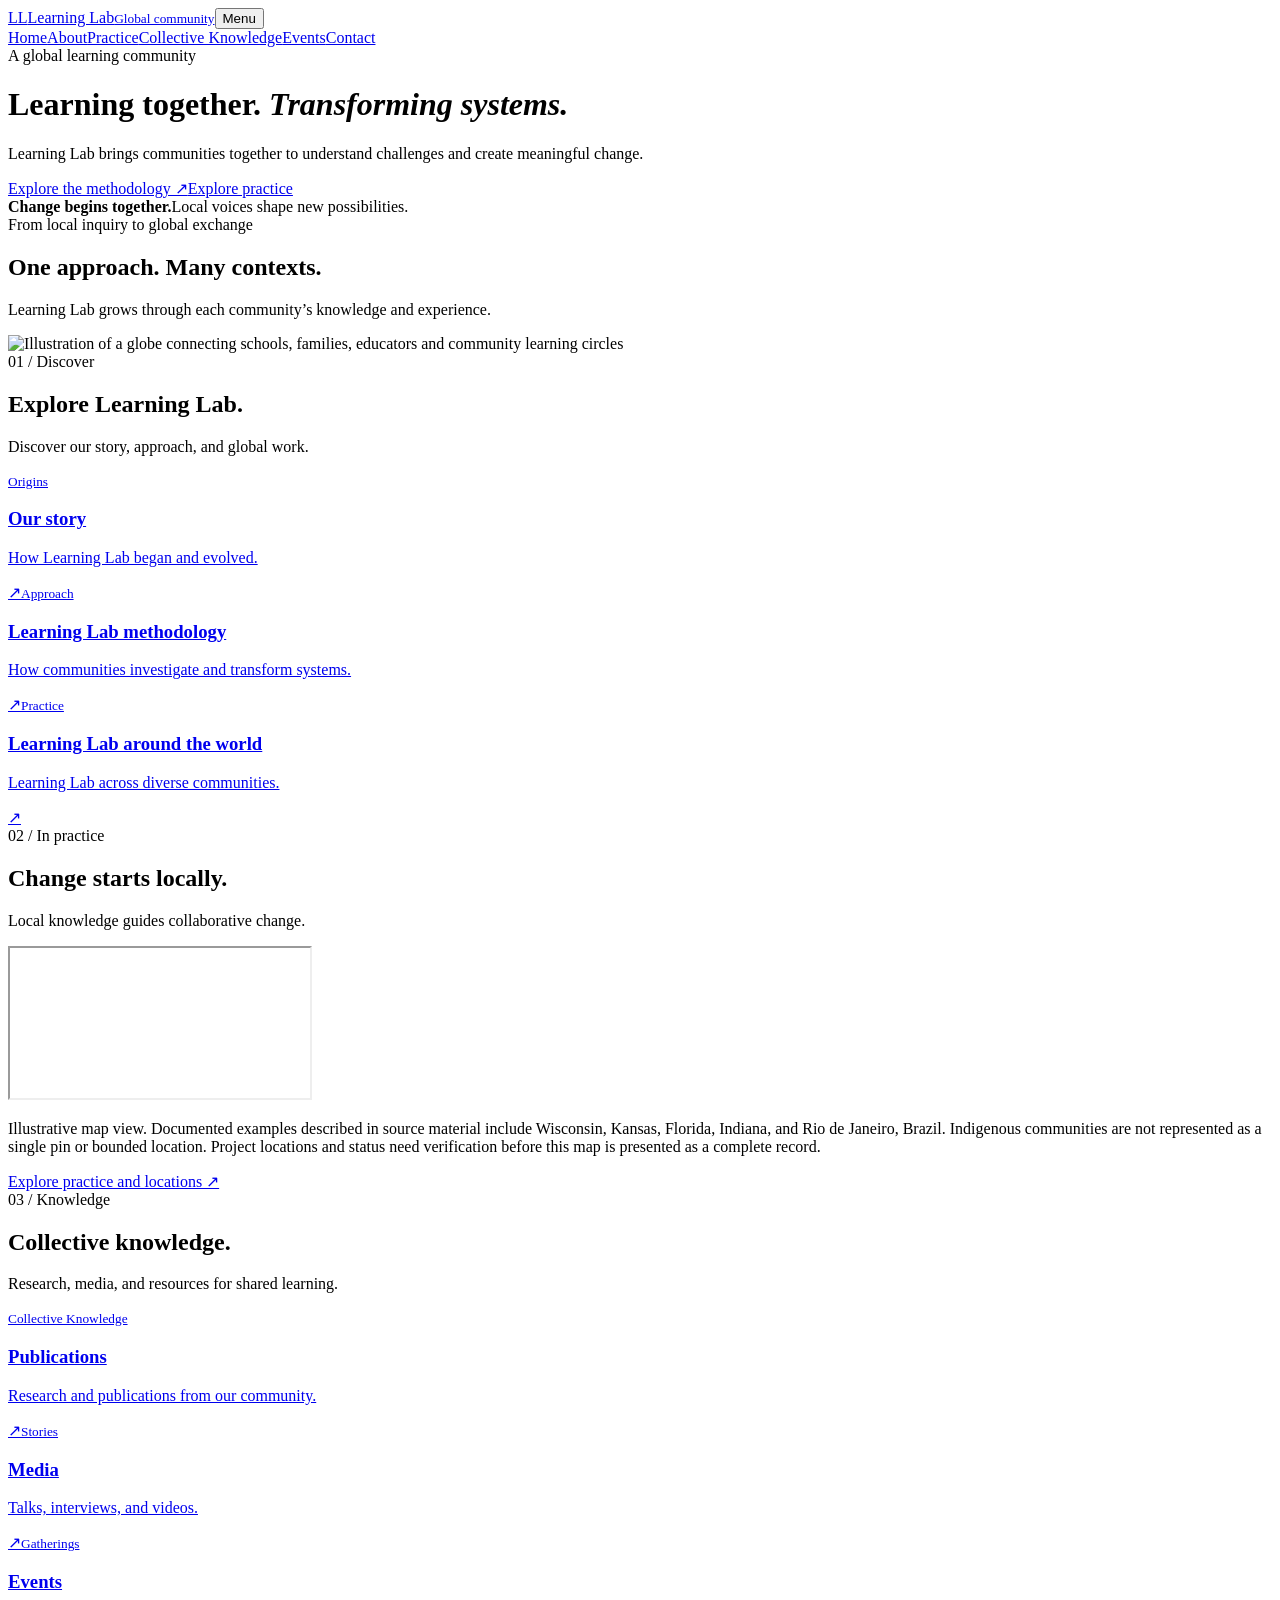
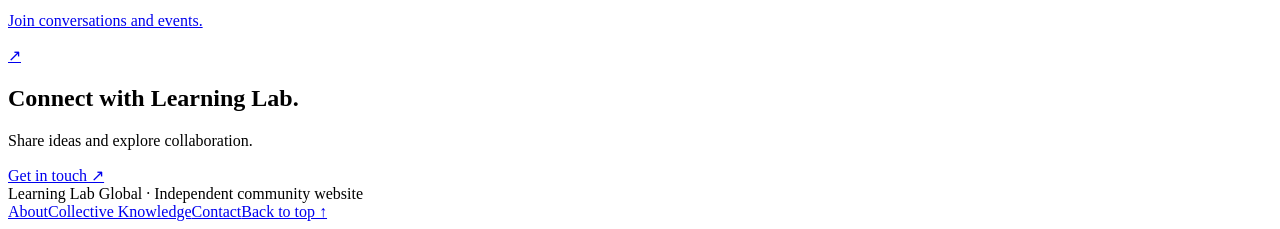
==== index.html @ 78730b58 "Add files via upload" ====
<!DOCTYPE html>

<html lang="en"><head><meta charset="utf-8"/><meta content="width=device-width, initial-scale=1" name="viewport"/><meta content="Learning Lab Global is a community exploring collaborative learning and educational systems change." name="description"/><title>Learning Lab Global</title><link href="https://fonts.googleapis.com" rel="preconnect"/><link crossorigin="" href="https://fonts.gstatic.com" rel="preconnect"/><link href="https://fonts.googleapis.com/css2?family=DM+Sans:wght@400;500;600;700;800&amp;family=Plus+Jakarta+Sans:wght@400;500;600;700;800&amp;display=swap" rel="stylesheet"/><link href="assets/style.css" rel="stylesheet"/></head><body id="top"><header><div class="wrap nav"><a class="brand" href="index.html"><span class="brandmark">LL</span><span>Learning Lab<small>Global community</small></span></a><button aria-controls="site-nav" aria-expanded="false" class="menu-button">Menu</button><nav aria-label="Main navigation" id="site-nav"><a aria-current="page" href="index.html">Home</a><a href="about.html">About</a><a href="practice.html">Practice</a><a href="products.html">Collective Knowledge</a><a href="events.html">Events</a><a href="contact.html">Contact</a></nav></div></header><main><div class="wrap hero"><div class="eyebrow">A global learning community</div><div class="hero-grid"><div><h1>Learning together. <em>Transforming systems.</em></h1><p class="lead">Learning Lab brings communities together to understand challenges and create meaningful change.</p><div class="actions"><a class="button primary" href="methodology.html">Explore the methodology ↗</a><a class="button secondary" href="practice.html">Explore practice</a></div></div><aside class="aside-note"><strong>Change begins together.</strong>Local voices shape new possibilities.</aside></div><div class="hero-panel"><div class="panel-copy"><div class="eyebrow">From local inquiry to global exchange</div><h2>One approach. Many contexts.</h2><p>Learning Lab grows through each community’s knowledge and experience.</p></div><div aria-hidden="true" class="panel-art community-art"><img alt="Illustration of a globe connecting schools, families, educators and community learning circles" loading="lazy" src="assets/learning-lab-community-illustration.jpg"/></div></div></div>
<section class="tint"><div class="wrap"><div class="section-head"><div><div class="section-no">01 / Discover</div><h2>Explore Learning Lab.</h2></div><p class="section-intro">Discover our story, approach, and global work.</p></div><div class="grid3"><a class="card" href="story.html"><small>Origins</small><h3>Our story</h3><p>How Learning Lab began and evolved.</p><span class="arrow">↗</span></a><a class="card" href="methodology.html"><small>Approach</small><h3>Learning Lab methodology</h3><p>How communities investigate and transform systems.</p><span class="arrow">↗</span></a><a class="card" href="practice.html"><small>Practice</small><h3>Learning Lab around the world</h3><p>Learning Lab across diverse communities.</p><span class="arrow">↗</span></a></div></div></section>
<section><div class="wrap"><div class="section-head"><div><div class="section-no">02 / In practice</div><h2>Change starts locally.</h2></div><p class="section-intro">Local knowledge guides collaborative change.</p></div><div class="map-shell"><iframe loading="lazy" src="https://www.openstreetmap.org/export/embed.html?bbox=-100%2C-30%2C-35%2C55&amp;layer=mapnik" title="Map showing example locations associated with Learning Lab work"></iframe><p class="map-note">Illustrative map view. Documented examples described in source material include Wisconsin, Kansas, Florida, Indiana, and Rio de Janeiro, Brazil. Indigenous communities are not represented as a single pin or bounded location. Project locations and status need verification before this map is presented as a complete record.</p></div><div class="actions"><a class="button secondary" href="practice.html">Explore practice and locations ↗</a></div></div></section>
<section class="soft"><div class="wrap"><div class="section-head"><div><div class="section-no">03 / Knowledge</div><h2>Collective knowledge.</h2></div><p class="section-intro">Research, media, and resources for shared learning.</p></div><div class="grid3"><a class="card" href="products.html"><small>Collective Knowledge</small><h3>Publications</h3><p>Research and publications from our community.</p><span class="arrow">↗</span></a><a class="card" href="media.html"><small>Stories</small><h3>Media</h3><p>Talks, interviews, and videos.</p><span class="arrow">↗</span></a><a class="card" href="events.html"><small>Gatherings</small><h3>Events</h3><p>Join conversations and events.</p><span class="arrow">↗</span></a></div></div></section>
<section><div class="wrap contact-box"><div><h2>Connect with Learning Lab.</h2><p>Share ideas and explore collaboration.</p></div><a class="button" href="contact.html">Get in touch ↗</a></div></section></main><footer><div class="wrap footer-inner"><span>Learning Lab Global · Independent community website</span><div class="footer-links"><a href="about.html">About</a><a href="products.html">Collective Knowledge</a><a href="contact.html">Contact</a><a href="#top">Back to top ↑</a></div></div></footer><script src="assets/site.js"></script></body></html>
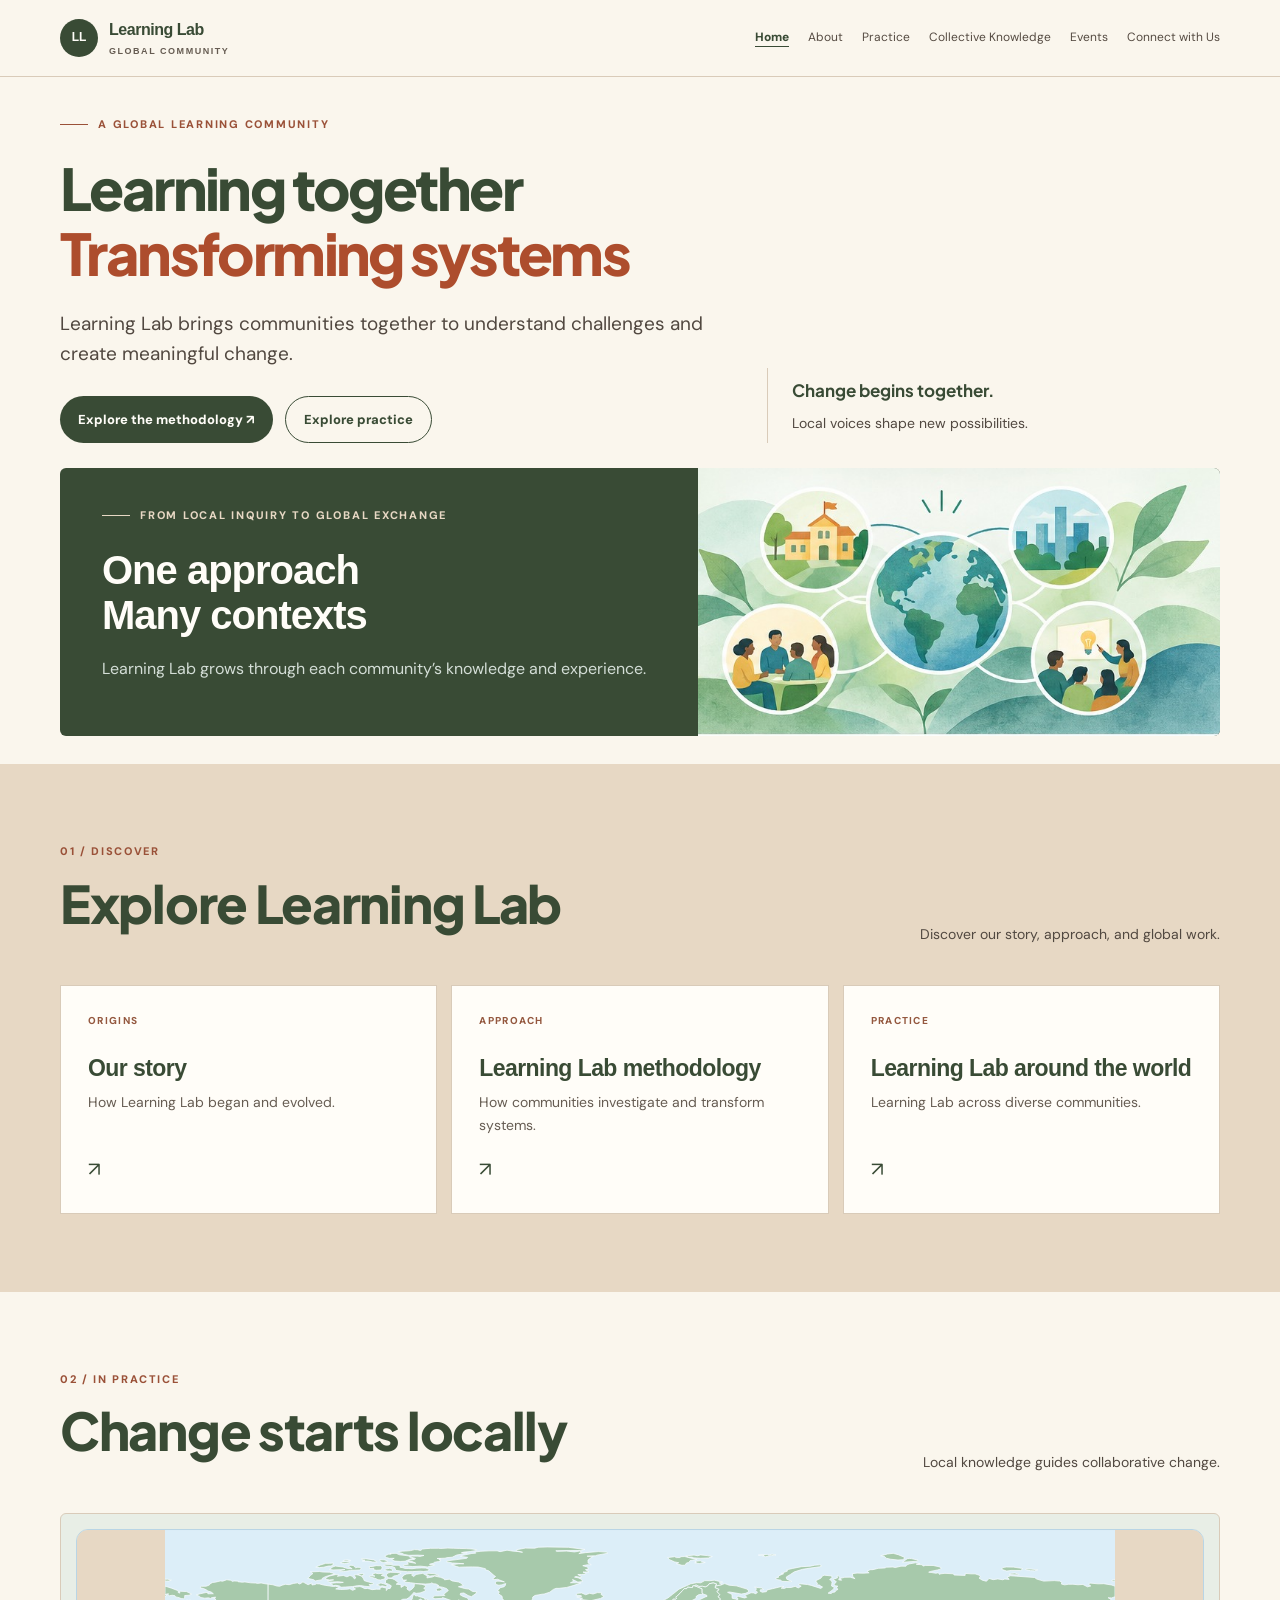
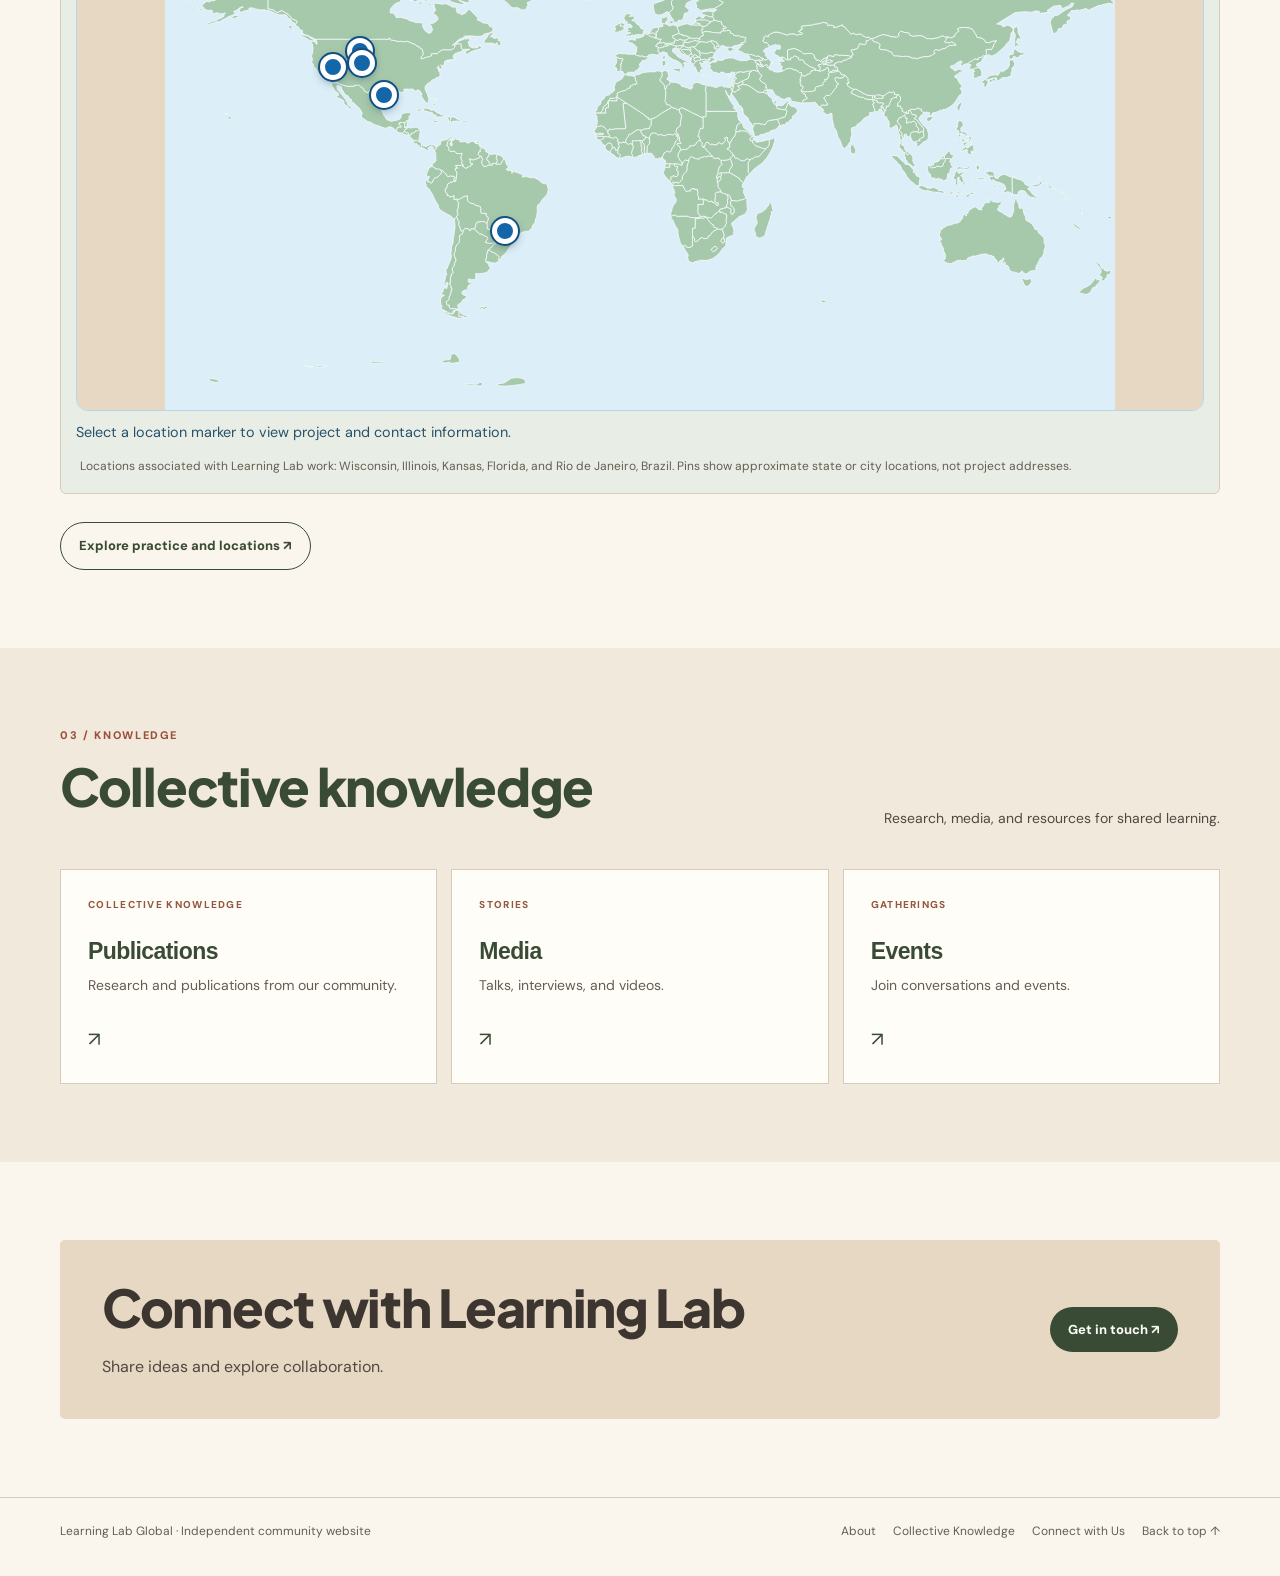
==== commit 419a504b: "Add files via upload" ====
--- a/index.html
+++ b/index.html
@@ -1,7 +1,7 @@
 <!DOCTYPE html>
 
-<html lang="en"><head><meta charset="utf-8"/><meta content="width=device-width, initial-scale=1" name="viewport"/><meta content="Learning Lab Global is a community exploring collaborative learning and educational systems change." name="description"/><title>Learning Lab Global</title><link href="https://fonts.googleapis.com" rel="preconnect"/><link crossorigin="" href="https://fonts.gstatic.com" rel="preconnect"/><link href="https://fonts.googleapis.com/css2?family=DM+Sans:wght@400;500;600;700;800&amp;family=Plus+Jakarta+Sans:wght@400;500;600;700;800&amp;display=swap" rel="stylesheet"/><link href="assets/style.css" rel="stylesheet"/></head><body id="top"><header><div class="wrap nav"><a class="brand" href="index.html"><span class="brandmark">LL</span><span>Learning Lab<small>Global community</small></span></a><button aria-controls="site-nav" aria-expanded="false" class="menu-button">Menu</button><nav aria-label="Main navigation" id="site-nav"><a aria-current="page" href="index.html">Home</a><a href="about.html">About</a><a href="practice.html">Practice</a><a href="products.html">Collective Knowledge</a><a href="events.html">Events</a><a href="contact.html">Contact</a></nav></div></header><main><div class="wrap hero"><div class="eyebrow">A global learning community</div><div class="hero-grid"><div><h1>Learning together. <em>Transforming systems.</em></h1><p class="lead">Learning Lab brings communities together to understand challenges and create meaningful change.</p><div class="actions"><a class="button primary" href="methodology.html">Explore the methodology ↗</a><a class="button secondary" href="practice.html">Explore practice</a></div></div><aside class="aside-note"><strong>Change begins together.</strong>Local voices shape new possibilities.</aside></div><div class="hero-panel"><div class="panel-copy"><div class="eyebrow">From local inquiry to global exchange</div><h2>One approach. Many contexts.</h2><p>Learning Lab grows through each community’s knowledge and experience.</p></div><div aria-hidden="true" class="panel-art community-art"><img alt="Illustration of a globe connecting schools, families, educators and community learning circles" loading="lazy" src="assets/learning-lab-community-illustration.jpg"/></div></div></div>
-<section class="tint"><div class="wrap"><div class="section-head"><div><div class="section-no">01 / Discover</div><h2>Explore Learning Lab.</h2></div><p class="section-intro">Discover our story, approach, and global work.</p></div><div class="grid3"><a class="card" href="story.html"><small>Origins</small><h3>Our story</h3><p>How Learning Lab began and evolved.</p><span class="arrow">↗</span></a><a class="card" href="methodology.html"><small>Approach</small><h3>Learning Lab methodology</h3><p>How communities investigate and transform systems.</p><span class="arrow">↗</span></a><a class="card" href="practice.html"><small>Practice</small><h3>Learning Lab around the world</h3><p>Learning Lab across diverse communities.</p><span class="arrow">↗</span></a></div></div></section>
-<section><div class="wrap"><div class="section-head"><div><div class="section-no">02 / In practice</div><h2>Change starts locally.</h2></div><p class="section-intro">Local knowledge guides collaborative change.</p></div><div class="map-shell"><iframe loading="lazy" src="https://www.openstreetmap.org/export/embed.html?bbox=-100%2C-30%2C-35%2C55&amp;layer=mapnik" title="Map showing example locations associated with Learning Lab work"></iframe><p class="map-note">Illustrative map view. Documented examples described in source material include Wisconsin, Kansas, Florida, Indiana, and Rio de Janeiro, Brazil. Indigenous communities are not represented as a single pin or bounded location. Project locations and status need verification before this map is presented as a complete record.</p></div><div class="actions"><a class="button secondary" href="practice.html">Explore practice and locations ↗</a></div></div></section>
-<section class="soft"><div class="wrap"><div class="section-head"><div><div class="section-no">03 / Knowledge</div><h2>Collective knowledge.</h2></div><p class="section-intro">Research, media, and resources for shared learning.</p></div><div class="grid3"><a class="card" href="products.html"><small>Collective Knowledge</small><h3>Publications</h3><p>Research and publications from our community.</p><span class="arrow">↗</span></a><a class="card" href="media.html"><small>Stories</small><h3>Media</h3><p>Talks, interviews, and videos.</p><span class="arrow">↗</span></a><a class="card" href="events.html"><small>Gatherings</small><h3>Events</h3><p>Join conversations and events.</p><span class="arrow">↗</span></a></div></div></section>
-<section><div class="wrap contact-box"><div><h2>Connect with Learning Lab.</h2><p>Share ideas and explore collaboration.</p></div><a class="button" href="contact.html">Get in touch ↗</a></div></section></main><footer><div class="wrap footer-inner"><span>Learning Lab Global · Independent community website</span><div class="footer-links"><a href="about.html">About</a><a href="products.html">Collective Knowledge</a><a href="contact.html">Contact</a><a href="#top">Back to top ↑</a></div></div></footer><script src="assets/site.js"></script></body></html>+<html lang="en"><head><meta charset="utf-8"/><meta content="width=device-width, initial-scale=1" name="viewport"/><meta content="Learning Lab Global is a community exploring collaborative learning and educational systems change." name="description"/><title>Learning Lab Global</title><link href="https://fonts.googleapis.com" rel="preconnect"/><link crossorigin="" href="https://fonts.gstatic.com" rel="preconnect"/><link href="https://fonts.googleapis.com/css2?family=DM+Sans:wght@400;500;600;700;800&amp;family=Plus+Jakarta+Sans:wght@400;500;600;700;800&amp;display=swap" rel="stylesheet"/><link href="assets/style.css" rel="stylesheet"/></head><body id="top"><header><div class="wrap nav"><a class="brand" href="index.html"><span class="brandmark">LL</span><span>Learning Lab<small>Global community</small></span></a><button aria-controls="site-nav" aria-expanded="false" class="menu-button">Menu</button><nav aria-label="Main navigation" id="site-nav"><a aria-current="page" href="index.html">Home</a><a href="about.html">About</a><a href="practice.html">Practice</a><a href="products.html">Collective Knowledge</a><a href="events.html">Events</a><a href="contact.html">Connect with Us</a></nav></div></header><main><div class="wrap hero"><div class="eyebrow">A global learning community</div><div class="hero-grid"><div><h1>Learning together <em>Transforming systems</em></h1><p class="lead">Learning Lab brings communities together to understand challenges and create meaningful change.</p><div class="actions"><a class="button primary" href="methodology.html">Explore the methodology ↗</a><a class="button secondary" href="practice.html">Explore practice</a></div></div><aside class="aside-note"><strong>Change begins together.</strong>Local voices shape new possibilities.</aside></div><div class="hero-panel"><div class="panel-copy"><div class="eyebrow">From local inquiry to global exchange</div><h2>One approach<br/>Many contexts</h2><p>Learning Lab grows through each community’s knowledge and experience.</p></div><div aria-hidden="true" class="panel-art community-art"><img alt="Illustration of a globe connecting schools, families, educators and community learning circles" loading="lazy" src="assets/learning-lab-community-illustration.jpg"/></div></div></div>
+<section class="tint"><div class="wrap"><div class="section-head"><div><div class="section-no">01 / Discover</div><h2>Explore Learning Lab</h2></div><p class="section-intro">Discover our story, approach, and global work.</p></div><div class="grid3"><a class="card" href="story.html"><small>Origins</small><h3>Our story</h3><p>How Learning Lab began and evolved.</p><span class="arrow">↗</span></a><a class="card" href="methodology.html"><small>Approach</small><h3>Learning Lab methodology</h3><p>How communities investigate and transform systems.</p><span class="arrow">↗</span></a><a class="card" href="practice.html"><small>Practice</small><h3>Learning Lab around the world</h3><p>Learning Lab across diverse communities.</p><span class="arrow">↗</span></a></div></div></section>
+<section><div class="wrap"><div class="section-head"><div><div class="section-no">02 / In practice</div><h2>Change starts locally</h2></div><p class="section-intro">Local knowledge guides collaborative change.</p></div><div class="map-shell"><div aria-label="Interactive map of Learning Lab locations" class="ll-interactive-map"><img alt="World map showing approximate Learning Lab locations in Wisconsin, Illinois, Kansas, Florida, and Rio de Janeiro, Brazil" class="ll-world-map-image" loading="lazy" src="assets/learning-lab-world-map.svg"/><button aria-expanded="false" aria-haspopup="dialog" aria-label="Show project information for Wisconsin, USA" class="ll-map-hotspot" data-location="Wisconsin, USA" style="left:25.139%;top:25.277%;" title="Click to view Wisconsin, USA project details" type="button"></button><button aria-expanded="false" aria-haspopup="dialog" aria-label="Show project information for Illinois, USA" class="ll-map-hotspot" data-location="Illinois, USA" style="left:25.278%;top:27.778%;" title="Click to view Illinois, USA project details" type="button"></button><button aria-expanded="false" aria-haspopup="dialog" aria-label="Show project information for Kansas, USA" class="ll-map-hotspot" data-location="Kansas, USA" style="left:22.778%;top:28.612%;" title="Click to view Kansas, USA project details" type="button"></button><button aria-expanded="false" aria-haspopup="dialog" aria-label="Show project information for Florida, USA" class="ll-map-hotspot" data-location="Florida, USA" style="left:27.222%;top:34.388%;" title="Click to view Florida, USA project details" type="button"></button><button aria-expanded="false" aria-haspopup="dialog" aria-label="Show project information for Rio de Janeiro, Brazil" class="ll-map-hotspot" data-location="Rio de Janeiro, Brazil" style="left:38.008%;top:62.727%;" title="Click to view Rio de Janeiro, Brazil project details" type="button"></button><section aria-live="polite" class="ll-map-detail" hidden=""><button aria-label="Close location details" class="ll-map-detail-close" type="button">×</button><h3 class="ll-map-detail-title">Location</h3><p><strong>Project name: </strong><span class="ll-map-project">Details to be added</span></p><p><strong>Point of contact (POC): </strong><span class="ll-map-poc">Details to be added</span></p></section></div><p class="ll-map-hint">Select a location marker to view project and contact information.</p><p class="map-note">Locations associated with Learning Lab work: Wisconsin, Illinois, Kansas, Florida, and Rio de Janeiro, Brazil. Pins show approximate state or city locations, not project addresses.</p></div><div class="actions"><a class="button secondary" href="practice.html">Explore practice and locations ↗</a></div></div></section>
+<section class="soft"><div class="wrap"><div class="section-head"><div><div class="section-no">03 / Knowledge</div><h2>Collective knowledge</h2></div><p class="section-intro">Research, media, and resources for shared learning.</p></div><div class="grid3"><a class="card" href="products.html"><small>Collective Knowledge</small><h3>Publications</h3><p>Research and publications from our community.</p><span class="arrow">↗</span></a><a class="card" href="media.html"><small>Stories</small><h3>Media</h3><p>Talks, interviews, and videos.</p><span class="arrow">↗</span></a><a class="card" href="events.html"><small>Gatherings</small><h3>Events</h3><p>Join conversations and events.</p><span class="arrow">↗</span></a></div></div></section>
+<section><div class="wrap contact-box"><div><h2>Connect with Learning Lab</h2><p>Share ideas and explore collaboration.</p></div><a class="button" href="contact.html">Get in touch ↗</a></div></section></main><footer><div class="wrap footer-inner"><span>Learning Lab Global · Independent community website</span><div class="footer-links"><a href="about.html">About</a><a href="products.html">Collective Knowledge</a><a href="contact.html">Connect with Us</a><a href="#top">Back to top ↑</a></div></div></footer><script src="assets/site.js"></script><script defer="True" src="assets/map-popups.js"></script></body></html>
--- a/assets/style.css
+++ b/assets/style.css
@@ -0,0 +1,290 @@
+:root{--ink:#202a29;--muted:#63716c;--paper:#f8f8f4;--white:#fff;--green:#315f50;--deep:#24463c;--lime:#d9e5a8;--line:#dfe4dc;--sand:#eeece3;--max:1160px}
+*{box-sizing:border-box}html{scroll-behavior:smooth;scroll-padding-top:90px}body{margin:0;color:var(--ink);background:var(--paper);font-family:"DM Sans",Arial,sans-serif;line-height:1.65}h1,h2,h3{font-family:"Manrope","Arial",sans-serif;letter-spacing:-.04em;line-height:1.13;margin-top:0}h1{font-size:clamp(44px,7vw,82px);margin-bottom:24px}h2{font-size:clamp(32px,4.4vw,52px);margin-bottom:18px}h3{font-size:23px;margin-bottom:10px}p{margin-top:0}a{color:inherit}.wrap{width:min(var(--max),calc(100% - 44px));margin-inline:auto}
+header{position:sticky;top:0;z-index:20;background:rgba(248,248,244,.95);backdrop-filter:blur(12px);border-bottom:1px solid var(--line)}.nav{min-height:76px;display:flex;align-items:center;justify-content:space-between;gap:20px}.brand{display:flex;align-items:center;gap:11px;text-decoration:none;font-weight:800;letter-spacing:-.03em;white-space:nowrap}.brandmark{width:38px;height:38px;border-radius:50%;display:grid;place-items:center;background:var(--green);color:white;font-size:12px;letter-spacing:0}.brand small{display:block;font-size:9px;letter-spacing:.17em;text-transform:uppercase;color:var(--muted);font-weight:700}nav{display:flex;align-items:center;gap:19px}nav a{font-size:12px;text-decoration:none;color:#45534e}nav a:hover,nav a[aria-current=page]{color:var(--green);text-decoration:underline;text-underline-offset:5px}.nav-contact{padding:9px 13px;border:1px solid var(--green);border-radius:99px}.menu-button{display:none;background:none;border:1px solid var(--line);border-radius:8px;padding:8px 11px;color:var(--ink)}
+main{min-height:65vh}.hero{padding:86px 0 72px}.eyebrow{display:flex;align-items:center;gap:10px;color:var(--green);font-size:11px;font-weight:800;letter-spacing:.16em;text-transform:uppercase;margin-bottom:23px}.eyebrow:before{content:"";height:1px;width:28px;background:currentColor}.hero-grid{display:grid;grid-template-columns:1.2fr .8fr;gap:58px;align-items:end}.hero h1{max-width:830px}.hero h1 em{font-style:normal;color:var(--green)}.lead{font-size:18px;max-width:700px;color:var(--muted)}.aside-note{border-left:1px solid var(--line);padding:8px 0 8px 24px;color:var(--muted);font-size:14px}.aside-note strong{display:block;font-family:Manrope,sans-serif;font-size:17px;color:var(--ink);margin-bottom:8px}.actions{display:flex;gap:12px;flex-wrap:wrap;margin-top:28px}.button{display:inline-flex;align-items:center;justify-content:center;padding:12px 18px;border-radius:99px;text-decoration:none;font-size:13px;font-weight:800;transition:transform .2s}.button:hover{transform:translateY(-2px)}.primary{background:var(--green);color:white}.secondary{border:1px solid var(--line)}.hero-panel{margin-top:55px;background:var(--deep);color:white;display:grid;grid-template-columns:1.1fr .9fr;border-radius:6px;overflow:hidden}.panel-copy{padding:38px 42px}.panel-copy .eyebrow{color:var(--lime)}.panel-copy h2{font-size:clamp(28px,3.3vw,40px);max-width:540px}.panel-copy p{color:#d4ded7;max-width:550px}.panel-art{min-height:250px;position:relative;overflow:hidden;background:radial-gradient(ellipse at 70% 20%,#8aa47b 0,transparent 35%),radial-gradient(ellipse at 20% 90%,#537866 0,transparent 43%),#315b4d}.orbit{position:absolute;border:1px solid #ffffff65;border-radius:50%;width:310px;height:310px;right:8%;top:-28px;transform:rotate(-25deg)}.orbit.two{width:220px;height:360px;right:25%;top:-35px;transform:rotate(35deg)}.orbit.three{width:380px;height:190px;right:-2%;top:42px;transform:rotate(25deg)}.art-dot{position:absolute;width:15px;height:15px;border-radius:50%;background:var(--lime);top:40%;left:44%;box-shadow:0 0 0 10px #d9e5a81f}
+section{padding:78px 0}.section-head{display:flex;align-items:end;justify-content:space-between;gap:30px;margin-bottom:35px}.section-no{font-size:11px;letter-spacing:.15em;text-transform:uppercase;color:var(--green);font-weight:800;margin-bottom:13px}.section-intro{max-width:370px;color:var(--muted);font-size:14px;margin-bottom:4px}.grid3{display:grid;grid-template-columns:repeat(3,1fr);gap:14px}.card{padding:27px;border:1px solid var(--line);background:rgba(255,255,255,.55);display:flex;flex-direction:column;min-height:215px;text-decoration:none}.card:hover{background:white}.card small{font-size:10px;text-transform:uppercase;letter-spacing:.13em;color:var(--green);font-weight:800;margin-bottom:25px}.card p{font-size:14px;color:var(--muted);margin-bottom:0}.card .arrow{margin-top:auto;padding-top:16px;color:var(--green);font-size:20px}.tint{background:var(--sand)}.soft{background:#eef1e9}.split{display:grid;grid-template-columns:.7fr 1.3fr;gap:65px}.quote{font-family:Manrope,sans-serif;color:var(--green);font-size:25px;line-height:1.35;border-top:2px solid var(--green);padding-top:20px}.body-copy{max-width:760px;color:#56635f}.body-copy p{margin-bottom:18px}.steps{border-top:1px solid var(--line)}.step{display:grid;grid-template-columns:42px 1fr;gap:15px;padding:19px 0;border-bottom:1px solid var(--line)}.stepnum{color:var(--green);font-size:12px;font-weight:800}.step h3{font-size:18px;margin-bottom:5px}.step p{font-size:13px;color:var(--muted);margin:0}.list{border-top:1px solid var(--line)}.list-row{display:grid;grid-template-columns:120px 1fr auto;gap:20px;align-items:center;padding:23px 0;border-bottom:1px solid var(--line)}.list-row h3{font-size:21px;margin-bottom:5px}.list-row p{font-size:14px;color:var(--muted);margin:0}.tag{font-size:10px;text-transform:uppercase;letter-spacing:.12em;color:var(--green);font-weight:800}.map-shell{background:#e8eee6;border:1px solid var(--line);padding:15px;border-radius:6px}.map-shell iframe{width:100%;height:390px;border:0;border-radius:3px;background:#e5e9e2}.map-note{font-size:12px;color:var(--muted);margin:12px 4px 2px}.callout{padding:30px;background:var(--deep);color:white;border-radius:5px}.callout p{color:#d6e0d9;margin-bottom:0}.callout h3{font-size:26px}.profile-placeholder{padding:24px;border:1px dashed #a9b7ad;background:#ffffff65;font-size:13px;color:var(--muted)}.resource-list{display:grid;grid-template-columns:1fr 1fr;gap:14px}.resource{padding:23px;border:1px solid var(--line);text-decoration:none}.resource h3{font-size:19px}.resource p{font-size:13px;color:var(--muted);margin-bottom:0}.notice{font-size:12px;color:var(--muted);padding:12px 0}.contact-box{display:flex;align-items:center;justify-content:space-between;gap:30px;background:var(--lime);padding:38px 42px;border-radius:5px}.contact-box p{color:#53634b;margin-bottom:0}.contact-box .button{background:var(--ink);color:white;white-space:nowrap}footer{border-top:1px solid var(--line);padding:24px 0 34px;color:var(--muted);font-size:12px}.footer-inner{display:flex;justify-content:space-between;gap:18px;flex-wrap:wrap}.footer-links{display:flex;gap:17px}.footer-links a{text-decoration:none}.page-hero{padding:74px 0 48px;border-bottom:1px solid var(--line)}.page-hero h1{font-size:clamp(42px,6vw,70px);max-width:850px}.page-hero .lead{max-width:780px}.breadcrumb{font-size:11px;color:var(--muted);margin-bottom:22px}.breadcrumb a{text-decoration:none}.content-section{padding:48px 0 80px}.content-section h2{font-size:32px}.content-section h3{margin-top:22px}.content-section p,.content-section li{color:#53615c}.content-section a{color:var(--green)}
+@media(max-width:920px){nav{gap:12px}nav a{font-size:11px}.hero-grid{gap:30px}.split{gap:35px}}
+@media(max-width:760px){.wrap{width:calc(100% - 32px)}.nav{min-height:70px}.menu-button{display:block}nav{display:none;position:absolute;top:70px;left:0;right:0;background:var(--paper);padding:20px 24px 25px;border-bottom:1px solid var(--line);align-items:flex-start;flex-direction:column;gap:16px}nav.open{display:flex}nav a{font-size:14px}.hero{padding:58px 0 55px}.hero-grid,.hero-panel,.split{grid-template-columns:1fr;gap:27px}.aside-note{border-left:0;border-top:1px solid var(--line);padding:20px 0 0}.panel-art{min-height:180px}.panel-copy{padding:28px}.section-head{display:block}.section-intro{margin-top:16px}.grid3,.resource-list{grid-template-columns:1fr}.card{min-height:180px}.list-row{grid-template-columns:1fr auto;gap:7px 15px}.list-row .tag{grid-column:1/-1}.contact-box{display:block;padding:28px 24px}.contact-box .button{margin-top:22px}.map-shell iframe{height:300px}}
+@media(prefers-reduced-motion:reduce){html{scroll-behavior:auto}*,*:before,*:after{transition:none!important}}
+
+/* Learning Lab team profiles */
+.team-grid{display:grid;grid-template-columns:repeat(3,minmax(0,1fr));gap:18px}.team-card{border:1px solid var(--line);background:rgba(255,255,255,.7);overflow:hidden;min-width:0}.team-photo{display:block;width:100%;height:290px;object-fit:cover;object-position:center 30%;background:var(--sand)}.team-card-copy{padding:20px 21px 22px}.team-card-copy h3{font-size:20px;margin:0 0 6px}.team-affiliation{font-size:13px;color:var(--muted);margin:0}.team-card-text{min-height:170px;display:flex;flex-direction:column}.team-initials{height:105px;display:grid;place-items:center;background:var(--deep);color:var(--lime);font:700 30px Manrope,sans-serif;letter-spacing:.04em}.team-card-text .team-card-copy{padding-top:17px}@media(max-width:760px){.team-grid{grid-template-columns:repeat(2,minmax(0,1fr))}.team-photo{height:240px}}@media(max-width:480px){.team-grid{grid-template-columns:1fr}.team-photo{height:300px}}
+
+.publication-list{display:grid;gap:0;border-top:1px solid var(--line)}.publication-item{padding:26px 0;border-bottom:1px solid var(--line);max-width:900px}.publication-item h3{font-size:clamp(20px,2.4vw,27px);line-height:1.3;margin-bottom:10px}.publication-item h3 a{text-decoration:none;color:var(--deep)}.publication-item h3 a:hover{text-decoration:underline;text-underline-offset:4px}.publication-item p{margin-bottom:5px;color:var(--muted)}.publication-item .publication-authors{color:var(--ink);margin-bottom:3px}
+
+
+/* 2026 editorial palette and accessible, more prominent headings */
+:root{--ink:#18332c;--muted:#4e6059;--paper:#fbfaf5;--green:#155d4c;--deep:#153c33;--lime:#e0e8b3;--line:#d6dfd6;--sand:#f1e9dd}
+body{background:var(--paper)}
+h1,h2,h3{color:var(--deep)}
+.hero h1,.page-hero h1{color:#123c32;letter-spacing:-.055em;font-weight:800}
+.hero h1 em{color:#ad4d2d}
+.hero .eyebrow,.page-hero .eyebrow{color:#9a472d}
+.page-hero{background:linear-gradient(118deg,#e2ede6 0%,#f6f3e9 58%,#f5e8da 100%);border-bottom:2px solid #d4dfd5}
+.hero-panel h2,.callout h3,.contact-box h2{color:inherit}
+.brandmark{background:#155d4c}
+nav a[aria-current=page]{font-weight:800}
+.publication-item h3 a{color:#155d4c}
+.publication-item h3 a:hover{color:#a3452a}
+/* Show every portrait without cropping; click opens the original asset. */
+.team-card{border-radius:12px;box-shadow:0 8px 26px rgba(21,60,51,.08);background:#fff;transition:transform .18s,box-shadow .18s}
+.team-card:hover{transform:translateY(-3px);box-shadow:0 14px 30px rgba(21,60,51,.13)}
+.team-photo-link{display:flex;flex-direction:column;align-items:center;justify-content:center;padding:12px;background:#eef1eb;text-decoration:none;min-height:310px}
+.team-card .team-photo{display:block;width:100%;height:275px;object-fit:contain;object-position:center;background:#eef1eb;border-radius:5px}
+.photo-hint{font-size:11px;color:#155d4c;font-weight:700;margin-top:7px}
+.team-photo-link:focus-visible{outline:3px solid #b25433;outline-offset:-3px}
+.team-card-copy h3{color:#153c33}
+/* Team is now a prominent feature immediately below About's page heading. */
+.team-spotlight{padding:52px 0;background:#153c33;color:#fff}
+.team-spotlight-inner{display:grid;grid-template-columns:1.2fr 1fr;align-items:center;gap:36px}
+.team-spotlight h2{color:#fff;font-size:clamp(32px,4vw,50px);margin:0 0 15px}
+.team-spotlight p{color:#e2ece6;max-width:520px}
+.team-spotlight .eyebrow{color:#dfe8b3}
+.team-spotlight .button.primary{background:#e0e8b3;color:#153c33;margin-top:10px}
+.spotlight-portraits{display:grid;grid-template-columns:repeat(4,minmax(0,1fr));gap:9px}
+.spotlight-portraits img{width:100%;height:148px;object-fit:contain;background:#f1f3ed;border-radius:6px}
+@media(max-width:760px){.team-spotlight-inner{grid-template-columns:1fr}.team-spotlight{padding:40px 0}.spotlight-portraits img{height:120px}.team-photo-link{min-height:260px}.team-card .team-photo{height:225px}}
+@media(max-width:480px){.team-card .team-photo{height:290px}}
+
+/* Collective Knowledge and team-photo refinements */
+.publication-item h3 a { color: #104d3f !important; font-weight: 800; text-decoration-color: #bf633f; text-decoration-thickness: 2px; text-underline-offset: 4px; }
+.publication-item h3 a:hover, .publication-item h3 a:focus-visible { color: #a04425 !important; text-decoration-color: currentColor; }
+.publication-item .publication-authors { color: #263a36; font-weight: 650; }
+.publication-item p { color: #354943; }
+.team-spotlight-inner { grid-template-columns: 1fr !important; }
+.team-spotlight .spotlight-portraits { display: none !important; }
+.team-photo-link { cursor: zoom-in; }
+.photo-lightbox { width: min(94vw, 1050px); max-width: 1050px; max-height: 94vh; padding: 16px; border: 0; border-radius: 14px; background: #fff; box-shadow: 0 20px 80px #0a201b55; }
+.photo-lightbox::backdrop { background: rgba(5,23,19,.83); }
+.photo-lightbox .lightbox-top { display: flex; justify-content: space-between; align-items: center; gap: 12px; padding: 2px 4px 12px; color: #143e32; font-weight: 750; }
+.photo-lightbox button { cursor: pointer; border: 1px solid #b9cfc4; border-radius: 8px; padding: 7px 13px; background: #e9f1ec; color: #143e32; font: inherit; }
+.photo-lightbox img { display: block; width: 100%; max-height: calc(94vh - 95px); object-fit: contain; background: #f4f5f3; }
+.learning-lab-tv { background: #eaf1ec; }
+.tv-feature { display: grid; grid-template-columns: minmax(220px,.8fr) minmax(0,1.3fr); gap: clamp(22px,4vw,52px); align-items: center; background: #173f35; color: #fff; padding: clamp(22px,4vw,48px); border-radius: 18px; }
+.tv-feature .tv-copy h3 { color: #fff; font-size: clamp(1.45rem,2.6vw,2.4rem); line-height: 1.2; }
+.tv-feature .tv-copy p { color: #e0ede6; }
+.tv-kicker { color: #f6bd8e; text-transform: uppercase; letter-spacing: .12em; font-size: .78rem; font-weight: 800; }
+.tv-feature .button.primary { background: #f4c49d; color: #173f35; border-color: #f4c49d; }
+.video-frame { position: relative; width: 100%; aspect-ratio: 16 / 9; overflow: hidden; border-radius: 12px; background: #081e19; }
+.video-frame iframe { position: absolute; inset: 0; width: 100%; height: 100%; border: 0; }
+.video-caption { font-size: .88rem; color: #e1eae4; margin: 10px 0 0; }
+.video-caption a { color: #f7cda7; }
+@media(max-width: 720px) { .tv-feature { grid-template-columns: 1fr; } }
+
+/* Video fallback for file:// previews, where YouTube cannot receive an HTTP referrer. */
+.video-fallback{position:relative;display:flex;align-items:center;justify-content:center;width:100%;min-height:250px;aspect-ratio:16/9;overflow:hidden;background:#10241f;color:white;border-radius:12px}.video-fallback img{position:absolute;inset:0;width:100%;height:100%;object-fit:cover;opacity:.45}.video-fallback-actions{position:relative;z-index:1;text-align:center;display:flex;align-items:center;flex-direction:column;gap:12px;padding:24px}.video-fallback-actions span{font-size:.85rem;color:#fff}.video-frame iframe{width:100%;aspect-ratio:16/9;border:0}
+
+/* Team biography profiles */
+.profile-detail[hidden] { display:none!important; }
+.profile-dialog { width:min(880px,calc(100% - 28px)); max-height:88vh; overflow:auto; border:1px solid #c8d9ce; border-radius:18px; padding:0; background:#fffdf9; color:#17362e; box-shadow:0 25px 75px #102b2a55; }
+.profile-dialog::backdrop { background:rgba(10,32,29,.7); }
+.profile-dialog-bar { position:sticky;top:0;z-index:2;display:flex;justify-content:space-between;align-items:center;gap:12px;padding:13px 22px;background:#e9f1e9;border-bottom:1px solid #c8d9ce;font-size:.85rem;font-weight:700;letter-spacing:.04em; }
+#profile-close { background:#174b3e;color:white;border:0;border-radius:8px;padding:9px 14px;cursor:pointer;font:inherit; }
+.profile-layout { display:grid;grid-template-columns:minmax(155px,210px) 1fr;gap:30px;padding:28px; }
+.profile-detail-photo { display:block;width:100%;max-height:260px;object-fit:contain;object-position:center;border-radius:12px;background:#f0f3ee; }
+.profile-detail-initials { display:grid;place-items:center;height:170px;border-radius:12px;background:#e2ebe4;font-size:2.5rem;color:#174b3e; }
+.profile-content h2 { margin:0 0 6px;color:#174b3e;font-size:clamp(1.5rem,3vw,2.1rem); }
+.profile-affiliation { color:#596d62;font-weight:600;margin:0 0 20px; }
+.profile-bio p { margin:0 0 1rem;line-height:1.7; }
+.profile-bio-pending { color:#65746b;font-style:italic; }
+.profile-contact { display:flex;flex-direction:column;gap:10px;margin-top:18px; }
+.profile-contact a { display:flex;align-items:center;gap:9px;color:#124d3e;font-weight:700;text-decoration:underline;text-underline-offset:3px;overflow-wrap:anywhere; }
+.profile-icon { width:19px;height:19px;flex-shrink:0; }
+.profile-text-button { border:0;background:transparent;padding:0;color:#135442;text-decoration:underline;cursor:pointer;font:inherit;font-size:.86rem; }
+.team-photo-link .photo-hint { font-size:.85rem; }
+@media(max-width:600px) { .profile-layout { grid-template-columns:1fr;gap:20px;padding:20px; } .profile-aside { max-width:260px; } .profile-detail-photo { max-height:210px; } }
+
+/* ORCID, funder logos and contact form */
+.orcid-icon { display:inline-flex;align-items:center;justify-content:center;flex:0 0 auto;
+  width:20px;height:20px;border-radius:50%;background:#a6ce39;color:#17280a;
+  font-size:10px;font-weight:800;letter-spacing:-.03em; }
+.funder-logo { display:inline-flex;align-items:center;justify-content:center;position:relative;
+  max-width:100%;min-height:95px;padding:14px;margin:0 0 1.1rem;border-radius:12px;
+  background:#f5f7f7;border:1px solid #dbe5e0; }
+.funder-logo img { display:block;width:auto;max-width:min(100%,320px);max-height:85px;object-fit:contain; }
+.funder-logo--spencer { background:#193d35;min-width:210px; }
+.funder-logo .logo-fallback { display:none;font-weight:700;color:#1d463b; }
+.funder-logo--spencer .logo-fallback { color:white; }
+.funder-logo img:not([src]) + .logo-fallback { display:block; }
+.contact-form-wrap { margin:1.5rem 0;padding:1.6rem;background:#f1f6f2;
+  border:1px solid #d2e1d7;border-radius:16px; }
+.contact-form-wrap h3 { color:#174b3e;margin:0 0 .5rem; }
+#learninglab-contact-form { display:grid;gap:.6rem; }
+#learninglab-contact-form label { margin-top:.5rem;font-weight:700;color:#173d32; }
+#learninglab-contact-form input, #learninglab-contact-form textarea {
+  width:100%;box-sizing:border-box;border:1px solid #9caf9f;border-radius:8px;
+  padding:12px;background:#fff;color:#172e28;font:inherit; }
+#learninglab-contact-form input:focus, #learninglab-contact-form textarea:focus {
+  outline:2px solid #2b7861;outline-offset:2px; }
+#learninglab-contact-form button { justify-self:start;margin-top:1rem;cursor:pointer; }
+.form-note { font-size:.87rem;color:#4c6558;line-height:1.5; }
+
+/* Compact interior page introductions, so content appears sooner */
+.page-hero { padding:32px 0 28px; }
+.page-hero .breadcrumb { margin-bottom:12px; }
+.page-hero .eyebrow { margin-bottom:10px; }
+.page-hero h1 { font-size:clamp(34px,4.5vw,54px);margin-bottom:12px;line-height:1.13; }
+.page-hero .lead { font-size:clamp(15px,1.5vw,18px);line-height:1.55;max-width:800px;margin-bottom:0; }
+.page-hero + .content-section { padding-top:36px; }
+/* Tighter home introduction and custom thematic visual */
+.hero { padding-top:50px;padding-bottom:40px; }
+.hero-panel { margin-top:34px; }
+.collaborative-art { background:#173b36;min-height:300px;display:grid;place-items:center;padding:0; }
+.collaboration-diagram { width:100%;height:100%;min-height:300px;display:block; }
+/* Funding logos on left, project descriptions on right */
+.funder-row { display:grid;grid-template-columns:minmax(150px,235px) minmax(0,1fr);gap:24px;align-items:start; }
+.funder-logo--local { display:flex;align-items:center;justify-content:center;min-width:0;min-height:115px;
+ padding:14px;background:#fff;border:1px solid #dce5df;border-radius:12px;margin:0; }
+.funder-logo--local img { width:100%;max-width:100%;max-height:120px;object-fit:contain; }
+.funder-copy { min-width:0; }
+.funder-copy h3 { margin-top:0; }
+@media(max-width:640px) {
+ .page-hero { padding:25px 0 22px; }
+ .page-hero h1 { font-size:clamp(32px,8vw,44px); }
+ .funder-row { grid-template-columns:1fr;gap:14px; }
+ .funder-logo--local { width:min(100%,250px);min-height:80px; }
+ .collaborative-art,.collaboration-diagram { min-height:230px; }
+}
+
+/* Contemporary Academic typography: Manrope headings + DM Sans body. */
+:root { --font-heading: "Manrope", Arial, sans-serif; --font-body: "DM Sans", Arial, sans-serif; }
+body, p, li, label, input, textarea, button, nav, .breadcrumb, .lead, .publication-authors, .profile-bio, .team-affiliation { font-family: var(--font-body); }
+h1, h2, h3, h4, h5, h6, .brand, .hero-panel h2, .card h3, .publication-item h3, .profile-content h2 { font-family: var(--font-heading); }
+h1, h2 { font-weight: 800; letter-spacing: -.045em; }
+h3, h4 { font-weight: 700; letter-spacing: -.025em; }
+
+/* November 2026 homepage, publications and event refinements */
+.hero h1 { font-size:clamp(36px,4.5vw,58px)!important;line-height:1.12;max-width:740px;letter-spacing:-.045em; }
+.hero { padding-top:38px;padding-bottom:28px; }
+.hero-grid { gap:28px; }
+.hero .lead { font-size:clamp(16px,1.5vw,19px);line-height:1.55; }
+.hero-panel { margin-top:25px; }
+.community-art { background:#e9f0e9;min-height:260px;overflow:hidden;display:flex;align-items:center;justify-content:center; }
+.community-art img { display:block;width:100%;height:100%;min-height:260px;max-height:360px;object-fit:cover;object-position:center; }
+.publication-item h3 a { color:#164ca0!important;text-decoration:underline!important;text-decoration-thickness:1.5px;text-underline-offset:4px; }
+.publication-item h3 a:hover,.publication-item h3 a:focus-visible { color:#a34123!important;text-decoration-thickness:2.5px; }
+.publication-item h3 a:focus-visible { outline:3px solid #e8a35d;outline-offset:3px; }
+.event-listing { background:#fff;border:1px solid #d0ded7;border-radius:16px;padding:24px;margin:22px 0;box-shadow:0 8px 24px rgba(21,55,44,.06); }
+.event-date { display:inline-block;background:#e5f0e5;color:#174b3e;font-weight:800;font-size:.8rem;padding:5px 11px;border-radius:8px;margin-bottom:12px; }
+.event-listing summary { cursor:pointer;list-style:none;color:#124e83;font:800 clamp(20px,2.2vw,27px)/1.3 'Manrope',sans-serif;text-decoration:underline;text-underline-offset:4px; }
+.event-listing summary::-webkit-details-marker { display:none; }
+.event-listing summary:after { content:'  +';color:#174b3e; }
+.event-listing[open] summary:after { content:'  −'; }
+.event-listing summary:hover { color:#a34123; }
+.event-meta { color:#334e48;margin:12px 0; }
+.event-description { padding:16px 0 0;border-top:1px solid #e0e8e1;margin-top:15px; }
+.event-description p { margin:0 0 12px; }
+.event-rsvp { display:inline-block;margin-top:8px; }
+@media(max-width:640px) { .hero h1 { font-size:clamp(32px,8vw,43px)!important; } .community-art,.community-art img { min-height:200px; } .event-listing { padding:18px; } }
+
+/* Earth Tones & Clay — visual palette + typography only; all site content and layout retained. */
+:root {
+ --ink:#3D3530; --muted:#665c52; --paper:#FAF6ED; --white:#fffdf8;
+ --green:#394B35; --deep:#394B35; --lime:#E7D8C4;
+ --line:#d9cbb9; --sand:#E7D8C4; --accent:#BB7659;
+}
+body {font-family:'DM Sans',Arial,sans-serif;color:#3D3530;background:#FAF6ED;}
+h1,h2,h3,h4,h5,h6,.event-listing summary {font-family:'Plus Jakarta Sans','DM Sans',Arial,sans-serif;letter-spacing:-.025em;}
+header {background:rgba(250,246,237,.97);border-bottom-color:#d9cbb9;}
+nav a {color:#554b42;}
+nav a:hover,nav a[aria-current=page],.brand {color:#394B35;}
+.brandmark,.button.primary,.button,.contact-box .button {background:#394B35;color:#fffdf8;}
+.button.secondary {background:transparent;color:#394B35;border-color:#394B35;}
+.page-hero {background:linear-gradient(120deg,#FAF6ED 0%,#E7D8C4 100%);border-bottom-color:#d9cbb9;}
+.page-hero h1,.hero h1,h1,h2,h3,.team-card-copy h3,.profile-content h2 {color:#394B35;}
+.page-hero .eyebrow,.hero .eyebrow,.eyebrow,.section-no {color:#9a5138;}
+.hero-panel {background:#394B35;color:#fffdf8;}
+.hero-panel h2,.hero-panel h3,.panel-copy h2 {color:#fffdf8;}
+.panel-copy .eyebrow {color:#E7D8C4;}
+.tint {background:#E7D8C4;}
+.soft {background:#f2e9dd;}
+.card,.team-card,.event-listing {background:#fffdf8;border-color:#d9cbb9;}
+.card:hover,.team-card:hover {background:#fffaf2;}
+.card small {color:#94583f;}
+.contact-box {background:#E7D8C4;}
+.contact-box p,.section-intro,.lead,.body-copy,.aside-note {color:#514840;}
+.team-feature {background:linear-gradient(125deg,#f2e7d8,#FAF6ED)!important;border-color:#d5baa3!important;}
+.team-feature h2 {color:#394B35!important;}
+.team-photo-link,.team-card .team-photo {background:#f2e9dd;}
+.profile-dialog {background:#fffdf8;color:#3D3530;border-color:#d9cbb9;}
+.profile-dialog-bar {background:#E7D8C4;border-bottom-color:#d9cbb9;}
+#profile-close {background:#394B35;}
+.profile-contact a,.profile-text-button {color:#785039;}
+.profile-affiliation {color:#665c52;}
+.profile-detail-initials {background:#E7D8C4;color:#394B35;}
+.funder-logo--local {background:#fffdf8;border-color:#d9cbb9;}
+.contact-form-wrap {background:#f2e9dd;border-color:#d9cbb9;}
+.contact-form-wrap h3,#learninglab-contact-form label {color:#394B35;}
+#learninglab-contact-form input,#learninglab-contact-form textarea {border-color:#baa996;color:#3D3530;background:#fffdf8;}
+#learninglab-contact-form input:focus,#learninglab-contact-form textarea:focus {outline-color:#BB7659;}
+#learninglab-contact-form button {background:#394B35;color:white;}
+.publication-item h3 a {color:#92503c!important;text-decoration:underline!important;text-decoration-thickness:1.5px;text-underline-offset:4px;}
+.publication-item h3 a:hover,.publication-item h3 a:focus-visible {color:#394B35!important;text-decoration-thickness:2.5px;}
+.publication-item h3 a:focus-visible {outline:3px solid #BB7659;outline-offset:3px;}
+.event-listing {box-shadow:0 8px 24px rgba(61,53,48,.06);}
+.event-date {background:#E7D8C4;color:#394B35;}
+.event-listing summary {color:#92503c;font-weight:700;}
+.event-listing summary:after {color:#394B35;}
+.event-listing summary:hover {color:#394B35;}
+.event-meta {color:#665c52;}
+.event-description {border-top-color:#d9cbb9;}
+/* Keep typography consistent in previously custom-styled callouts. */
+.aside-note strong {font-family:'Plus Jakarta Sans','DM Sans',Arial,sans-serif;color:#394B35;}
+
+/* Learning Lab methodology: iterative cycle, replacing numbered steps */
+.method-visual { margin:25px 0 30px;padding:22px 15px;border:1px solid #d8c7b3;border-radius:20px;background:#FAF6ED;color:#3D3530; }
+.method-intro { text-align:center;font-weight:600;color:#394B35;margin:0 0 12px; }
+.method-cycle { position:relative;max-width:680px;aspect-ratio:680 / 430;margin:auto; }
+.method-arrows { position:absolute;inset:0;width:100%;height:100%; }
+.method-center { position:absolute;top:50%;left:50%;transform:translate(-50%,-50%);width:28%;aspect-ratio:1;border-radius:50%;display:flex;flex-direction:column;align-items:center;justify-content:center;text-align:center;background:#394B35;color:#FAF6ED; }
+.method-center strong { font-size:clamp(13px,2vw,21px);line-height:1.25; }.method-center span { font-size:clamp(9px,1.1vw,12px);margin-top:7px; }
+.method-node { position:absolute;width:34%;min-height:92px;padding:9px 12px;text-align:center;background:#fffdfa;border:1px solid #d8c7b3;border-radius:14px;box-shadow:0 4px 12px #394b3514; }
+.method-node h3 { margin:0 0 5px;color:#394B35;font-size:clamp(12px,1.65vw,17px);line-height:1.3; }.method-node p { margin:0;font-size:clamp(10px,1.25vw,13px);line-height:1.4;color:#594e43; }.method-node>span { color:#BB7659;font-size:19px;font-weight:700; }
+.method-node--top { top:0;left:33%; }.method-node--right { top:34%;right:0; }.method-node--bottom { bottom:0;left:33%; }.method-node--left { top:34%;left:0; }
+@media(max-width:680px) { .method-cycle { aspect-ratio:auto;display:grid;grid-template-columns:1fr 1fr;gap:12px; }.method-arrows { display:none; }.method-center,.method-node { position:static;transform:none;width:auto;min-height:0; }.method-center { grid-column:1/-1;aspect-ratio:auto;border-radius:14px;padding:16px; }.method-center strong { font-size:17px; }.method-node { padding:14px 9px; }.method-node h3 { font-size:14px; }.method-node p { font-size:12px; } }
+
+/* Marked geographic locations for Learning Lab examples */
+.learning-lab-location-map {width:100%;height:390px;border-radius:4px;background:#E7D8C4;z-index:0}
+.map-location-list {font-size:13px;color:#394B35;margin:12px 0 0;font-weight:600}
+@media(max-width:600px){.learning-lab-location-map{height:320px}}
+
+/* Offline-safe, self-contained Learning Lab map (no external map library). */
+.map-shell .ll-world-map-image{display:block;width:100%;height:auto;max-height:480px;object-fit:contain;background:#E7D8C4;border-radius:5px}
+.ll-practice-map{margin:22px 0 32px}
+
+/* Clickable project information on self-contained map */
+.ll-interactive-map {position:relative;width:100%;}
+.ll-interactive-map .ll-world-map-image {display:block;width:100%;height:auto;}
+.ll-map-hotspot {position:absolute;transform:translate(-50%,-50%);width:clamp(25px,3vw,39px);height:clamp(25px,3vw,39px);border:2px solid transparent;background:transparent;border-radius:50%;cursor:pointer;z-index:2;padding:0;}
+.ll-map-hotspot:hover,.ll-map-hotspot:focus-visible,.ll-map-hotspot[aria-expanded="true"] {outline:3px solid #394B35;outline-offset:2px;background:#FAF6ED55;}
+.ll-map-detail[hidden]{display:none!important;}
+.ll-map-detail {position:absolute;z-index:5;left:50%;top:50%;transform:translate(-50%,-50%);width:min(370px,88%);padding:24px 22px;background:#FAF6ED;color:#3D3530;border:2px solid #394B35;border-radius:16px;box-shadow:0 12px 35px #263b3566;text-align:left;}
+.ll-map-detail h3{margin:0 32px 14px 0;color:#394B35;font-size:1.25rem;}
+.ll-map-detail p{margin:8px 0;line-height:1.5;}
+.ll-map-detail-close {position:absolute;right:12px;top:10px;border:0;background:transparent;color:#394B35;font-size:27px;line-height:1;cursor:pointer;padding:4px 8px;}
+.ll-map-detail-close:focus-visible{outline:2px solid #394B35;}
+.ll-map-hint {margin:10px 0 0;font-size:.9rem;color:#394B35;}
+
+/* Geographic map treatment: ocean-blue background and blue map interaction */
+.ll-interactive-map{background:#DCEEF8;border:1px solid #B9D5E5;border-radius:12px;overflow:hidden}
+.ll-map-hotspot:hover,.ll-map-hotspot:focus-visible,.ll-map-hotspot[aria-expanded="true"]{outline-color:#1565A9;background:#DCEEF855}
+.ll-map-hint{color:#28516B}
+
+/* Visible, keyboard-accessible map pins: clickable dot is the actual button. */
+.ll-interactive-map .ll-map-hotspot {
+  appearance:none!important;display:block!important;box-sizing:border-box!important;
+  width:26px!important;height:26px!important;min-width:26px!important;min-height:26px!important;
+  padding:0!important;margin:0!important;border:5px solid #ffffff!important;
+  border-radius:50%!important;background:#1565A9!important;
+  box-shadow:0 0 0 2px #124f82,0 3px 8px #153b5866!important;
+  opacity:1!important;visibility:visible!important;cursor:pointer!important;
+  transform:translate(-50%,-50%)!important;z-index:4!important;
+  touch-action:manipulation;
+}
+.ll-interactive-map .ll-map-hotspot:hover,
+.ll-interactive-map .ll-map-hotspot:focus-visible,
+.ll-interactive-map .ll-map-hotspot[aria-expanded="true"] {
+  background:#F0A34C!important;box-shadow:0 0 0 5px #1565A955,0 3px 8px #153b5866!important;
+  outline:2px solid #153b58!important;outline-offset:3px!important;
+}
+@media(max-width:600px){.ll-interactive-map .ll-map-hotspot{width:24px!important;height:24px!important;min-width:24px!important;min-height:24px!important;border-width:4px!important}}
